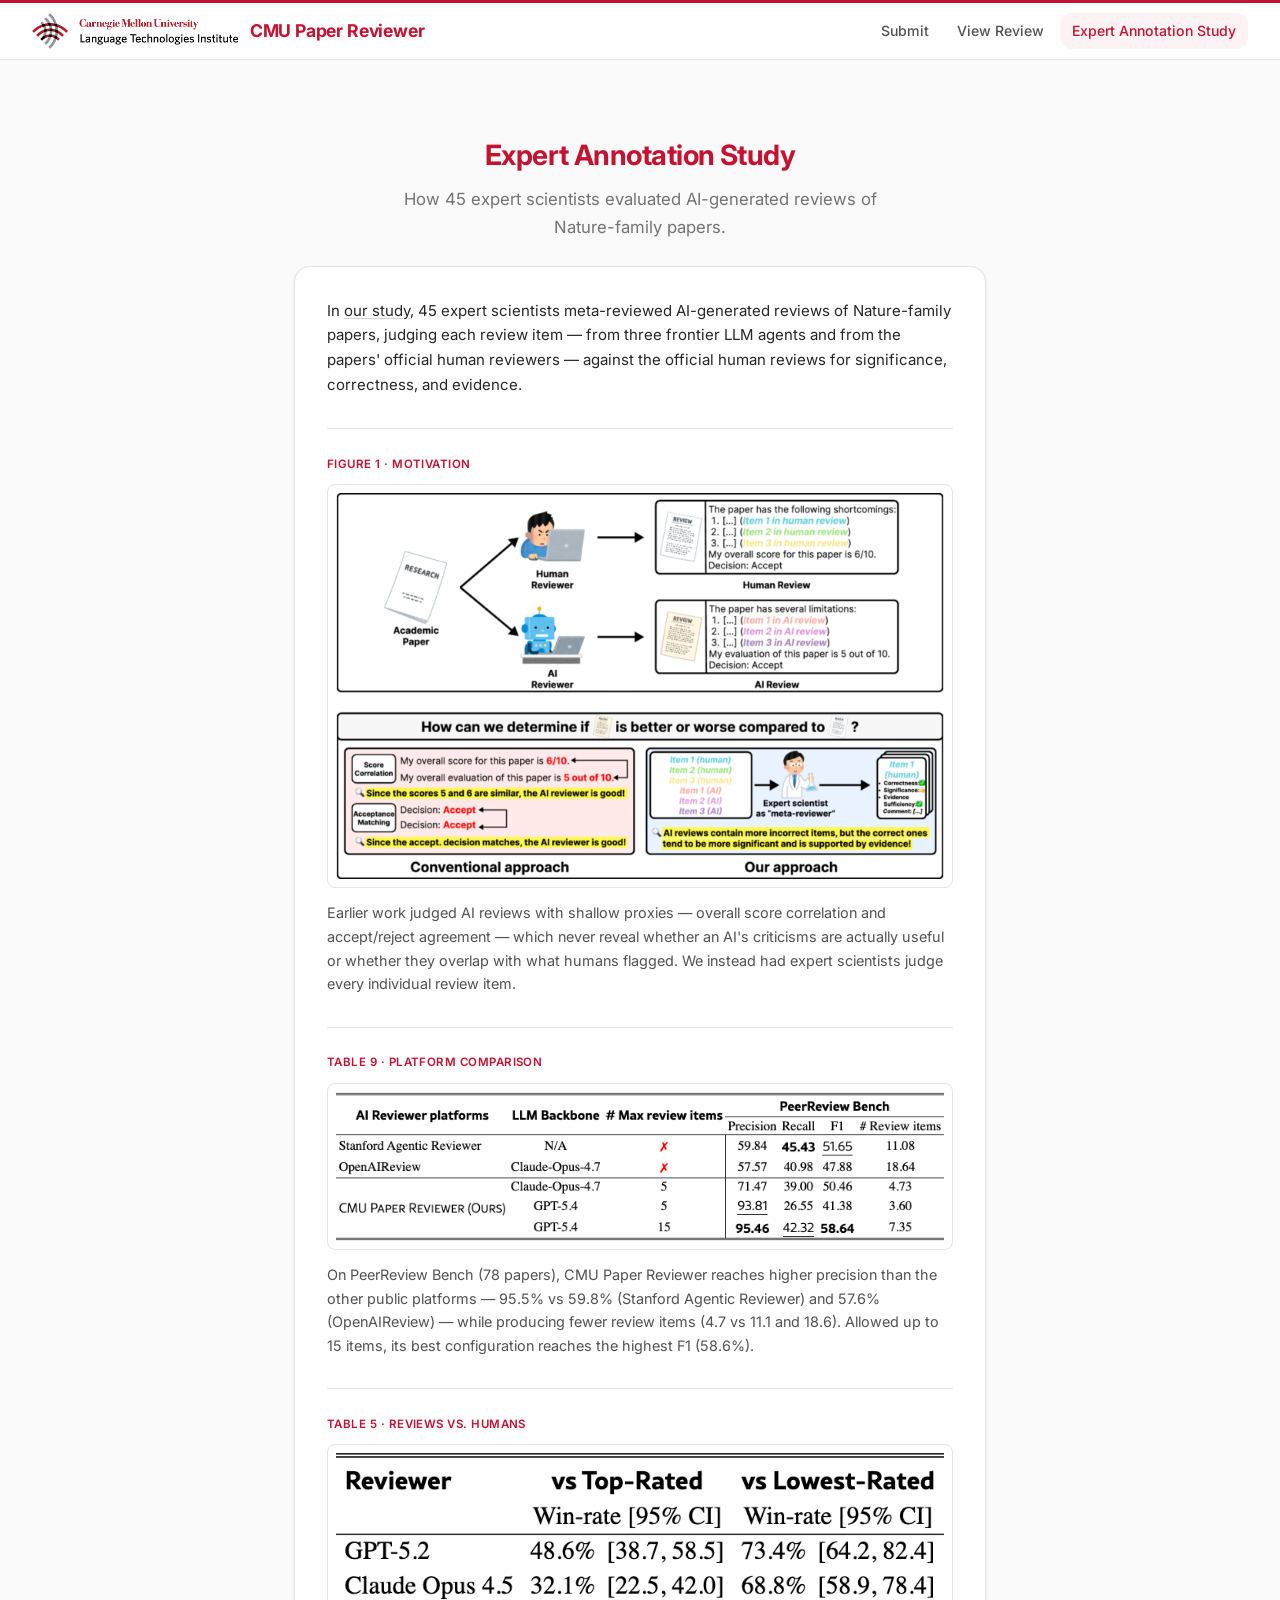
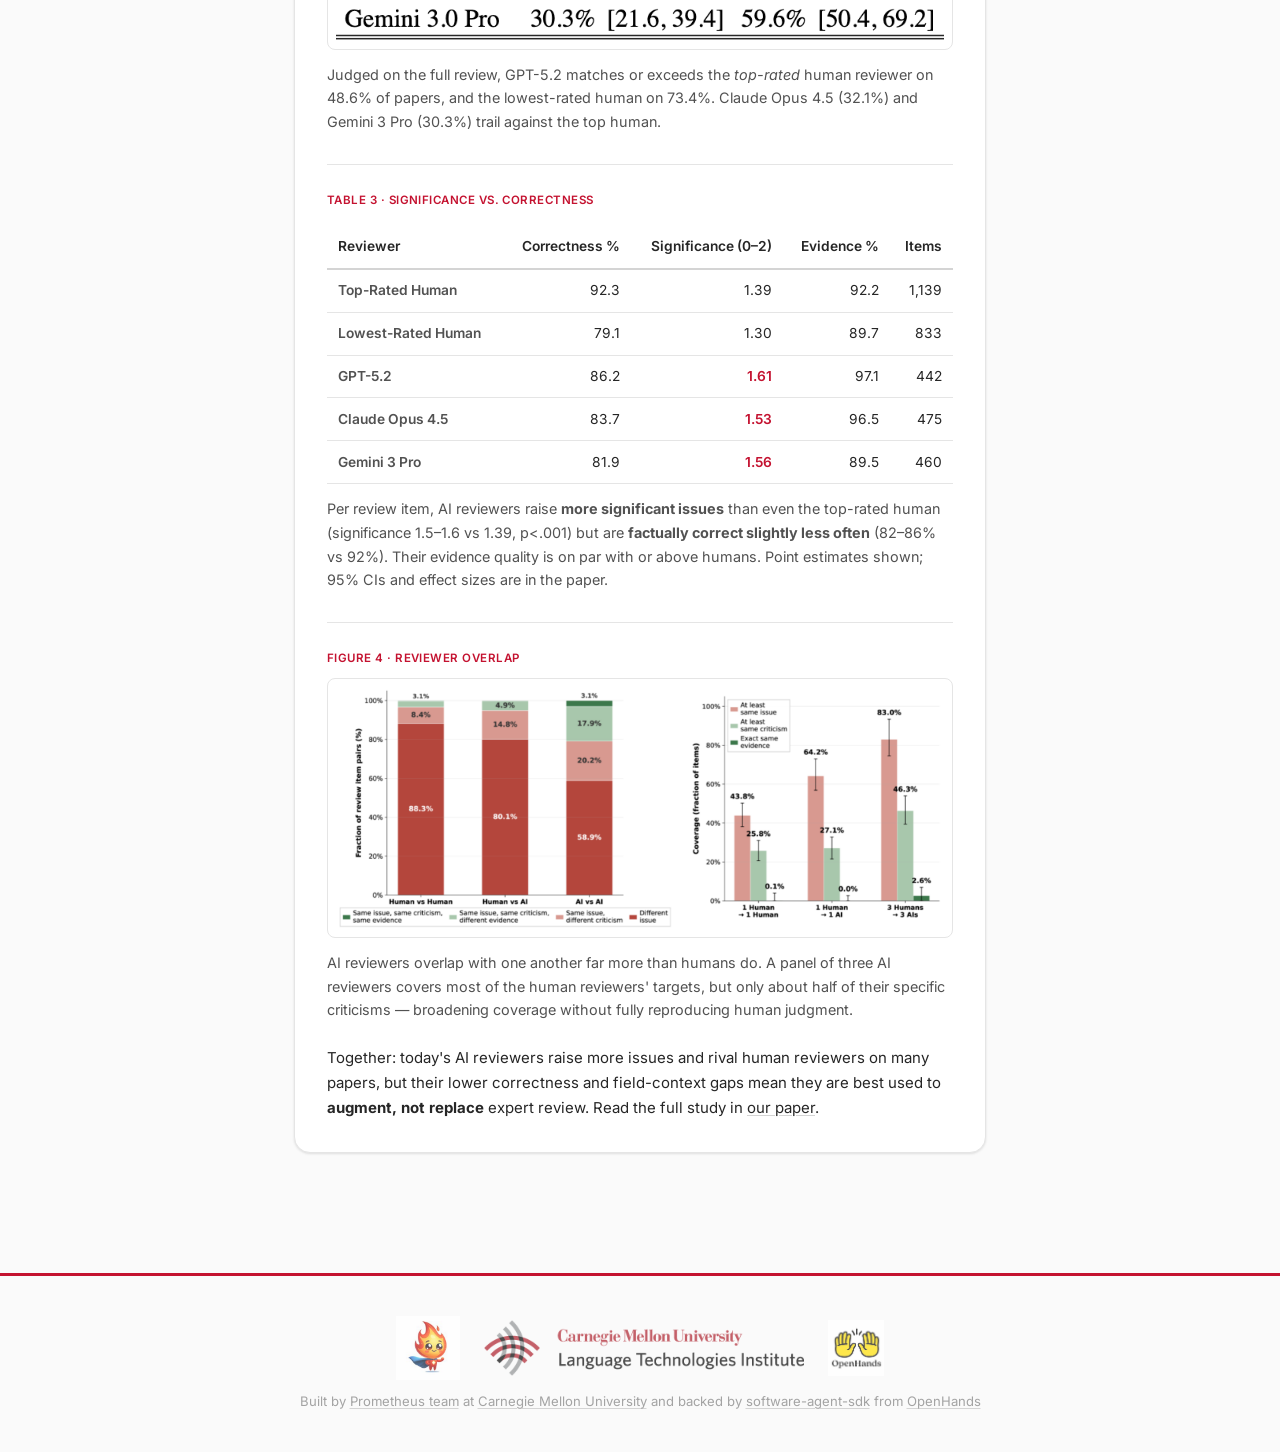
==== docs/expert-annotation-study.html @ 48ecc68a "upload cleaned version" ====
<!DOCTYPE html>
<html lang="en">
<head>
  <meta charset="UTF-8">
  <meta name="viewport" content="width=device-width, initial-scale=1.0">
  <title>Expert Annotation Study — CMU Paper Reviewer</title>
  <meta name="description" content="45 expert scientists evaluated AI-generated reviews of Nature-family papers, comparing AI reviewers with human reviewers on significance, correctness, and coverage.">
  <link rel="canonical" href="https://prometheus-eval.github.io/cmu-paper-reviewer/expert-annotation-study.html">

  <!-- Icons -->
  <link rel="icon" href="favicon.ico" sizes="any">
  <link rel="icon" type="image/png" sizes="32x32" href="images/favicon-32x32.png">
  <link rel="icon" type="image/png" sizes="16x16" href="images/favicon-16x16.png">
  <link rel="apple-touch-icon" href="images/apple-touch-icon.png">
  <meta name="theme-color" content="#c41230">

  <!-- Open Graph / Twitter -->
  <meta property="og:type" content="article">
  <meta property="og:site_name" content="CMU Paper Reviewer">
  <meta property="og:title" content="Expert Annotation Study — CMU Paper Reviewer">
  <meta property="og:description" content="45 expert scientists evaluated AI-generated reviews of Nature-family papers, comparing AI reviewers with human reviewers.">
  <meta property="og:url" content="https://prometheus-eval.github.io/cmu-paper-reviewer/expert-annotation-study.html">
  <meta property="og:image" content="https://prometheus-eval.github.io/cmu-paper-reviewer/images/og-image.png">
  <meta property="og:image:width" content="1200">
  <meta property="og:image:height" content="630">
  <meta name="twitter:card" content="summary_large_image">
  <meta name="twitter:title" content="Expert Annotation Study — CMU Paper Reviewer">
  <meta name="twitter:description" content="45 expert scientists evaluated AI-generated reviews of Nature-family papers, comparing AI reviewers with human reviewers.">
  <meta name="twitter:image" content="https://prometheus-eval.github.io/cmu-paper-reviewer/images/og-image.png">

  <link rel="preconnect" href="https://fonts.googleapis.com">
  <link rel="preconnect" href="https://fonts.gstatic.com" crossorigin>
  <link href="https://fonts.googleapis.com/css2?family=Inter:wght@400;500;600;700&display=swap" rel="stylesheet">
  <link rel="stylesheet" href="css/style.css">
</head>
<body>
  <header>
    <img class="header-logo" src="images/cmu-lti-logo.png" alt="CMU LTI">
    <h1>CMU Paper Reviewer</h1>
    <nav>
      <a href="index.html">Submit</a>
      <a href="review.html">View Review</a>
      <a href="expert-annotation-study.html" class="active">Expert Annotation Study</a>
    </nav>
  </header>

  <main>
    <div class="hero">
      <h2>Expert Annotation Study</h2>
      <p>How 45 expert scientists evaluated AI-generated reviews of Nature-family papers.</p>
    </div>

    <div class="card">
      <section class="study-section" style="border-top:none;margin-top:0;padding-top:0;">
        <p>
          In <a href="https://arxiv.org/abs/2605.20668" class="footer-link" target="_blank" rel="noopener">our study</a>,
          45 expert scientists meta-reviewed AI-generated reviews of Nature-family papers, judging each review
          item — from three frontier LLM agents and from the papers' official human reviewers — against the
          official human reviews for significance, correctness, and evidence.
        </p>

        <figure class="paper-figure">
          <div class="fig-label">Figure 1 · Motivation</div>
          <img src="images/paper-fig1.png" alt="Figure 1: motivation for the expert annotation study">
          <p class="fig-summary">
            Earlier work judged AI reviews with shallow proxies — overall score correlation and accept/reject
            agreement — which never reveal whether an AI's criticisms are actually useful or whether they overlap
            with what humans flagged. We instead had expert scientists judge every individual review item.
          </p>
        </figure>

        <figure class="paper-figure">
          <div class="fig-label">Table 9 · Platform comparison</div>
          <img src="images/paper-table9.png" alt="Table 9: comparison of AI reviewer platforms on PeerReview Bench">
          <p class="fig-summary">
            On PeerReview Bench (78 papers), CMU Paper Reviewer reaches higher precision than the other public
            platforms — 95.5% vs 59.8% (Stanford Agentic Reviewer) and 57.6% (OpenAIReview) — while producing
            fewer review items (4.7 vs 11.1 and 18.6). Allowed up to 15 items, its best configuration reaches the
            highest F1 (58.6%).
          </p>
        </figure>

        <figure class="paper-figure">
          <div class="fig-label">Table 5 · Reviews vs. humans</div>
          <img src="images/paper-table5.png" alt="Table 5: win-rate of AI reviews against human references">
          <p class="fig-summary">
            Judged on the full review, GPT-5.2 matches or exceeds the <em>top-rated</em> human reviewer on 48.6%
            of papers, and the lowest-rated human on 73.4%. Claude Opus 4.5 (32.1%) and Gemini 3 Pro (30.3%) trail
            against the top human.
          </p>
        </figure>

        <figure class="paper-figure">
          <div class="fig-label">Table 3 · Significance vs. correctness</div>
          <table class="compare-table data-table">
            <thead>
              <tr>
                <th>Reviewer</th>
                <th>Correctness&nbsp;%</th>
                <th>Significance&nbsp;(0–2)</th>
                <th>Evidence&nbsp;%</th>
                <th>Items</th>
              </tr>
            </thead>
            <tbody>
              <tr><th scope="row">Top-Rated Human</th><td>92.3</td><td>1.39</td><td>92.2</td><td>1,139</td></tr>
              <tr><th scope="row">Lowest-Rated Human</th><td>79.1</td><td>1.30</td><td>89.7</td><td>833</td></tr>
              <tr><th scope="row">GPT-5.2</th><td>86.2</td><td class="hi">1.61</td><td>97.1</td><td>442</td></tr>
              <tr><th scope="row">Claude Opus 4.5</th><td>83.7</td><td class="hi">1.53</td><td>96.5</td><td>475</td></tr>
              <tr><th scope="row">Gemini 3 Pro</th><td>81.9</td><td class="hi">1.56</td><td>89.5</td><td>460</td></tr>
            </tbody>
          </table>
          <p class="fig-summary">
            Per review item, AI reviewers raise <strong>more significant issues</strong> than even the top-rated
            human (significance 1.5–1.6 vs 1.39, p&lt;.001) but are <strong>factually correct slightly less
            often</strong> (82–86% vs 92%). Their evidence quality is on par with or above humans. Point estimates
            shown; 95% CIs and effect sizes are in the paper.
          </p>
        </figure>

        <figure class="paper-figure">
          <div class="fig-label">Figure 4 · Reviewer overlap</div>
          <img src="images/paper-fig4.png" alt="Figure 4: overlap between human and AI reviewers">
          <p class="fig-summary">
            AI reviewers overlap with one another far more than humans do. A panel of three AI reviewers covers
            most of the human reviewers' targets, but only about half of their specific criticisms — broadening
            coverage without fully reproducing human judgment.
          </p>
        </figure>

        <p style="margin-top:1.5rem;">
          Together: today's AI reviewers raise more issues and rival human reviewers on many papers, but their
          lower correctness and field-context gaps mean they are best used to <strong>augment, not replace</strong>
          expert review. Read the full study in
          <a href="https://arxiv.org/abs/2605.20668" class="footer-link" target="_blank" rel="noopener">our paper</a>.
        </p>
      </section>
    </div>
  </main>

  <footer>
    <div class="footer-logos">
      <img class="footer-logo" src="images/prometheus-eval.png" alt="Prometheus" style="height:64px;">
      <img class="footer-logo" src="images/cmu-lti-logo.png" alt="CMU LTI">
      <img class="footer-logo" src="images/openhands-logo.png" alt="OpenHands">
    </div>
    <p>Built by <a href="https://github.com/prometheus-eval" class="footer-link">Prometheus team</a> at <a href="https://www.lti.cs.cmu.edu/" class="footer-link">Carnegie Mellon University</a> and backed by <a href="https://github.com/OpenHands/software-agent-sdk/" class="footer-link">software-agent-sdk</a> from <a href="https://openhands.dev/" class="footer-link">OpenHands</a></p>
  </footer>

  <script src="js/config.js"></script>
</body>
</html>
---- docs/css/style.css ----
/* ======================================================
   CMU Paper Reviewer — Design System
   ====================================================== */

/* --- CSS Variables --- */
:root {
  --cmu-red: #C41230;
  --cmu-red-dark: #9E0E27;
  --cmu-red-light: #fdf2f4;

  --gray-50: #FAFAFA;
  --gray-100: #F5F5F5;
  --gray-200: #E5E5E5;
  --gray-300: #D4D4D4;
  --gray-400: #A3A3A3;
  --gray-500: #737373;
  --gray-600: #525252;
  --gray-700: #404040;
  --gray-800: #262626;
  --gray-900: #171717;
  --gray-950: #0A0A0A;

  --success: #16A34A;
  --success-light: #F0FDF4;
  --success-border: #BBF7D0;
  --error: #DC2626;
  --error-light: #FEF2F2;
  --error-border: #FECACA;
  --info: #2563EB;
  --info-light: #EFF6FF;
  --info-border: #BFDBFE;
  --warning: #CA8A04;
  --warning-light: #FEFCE8;
  --warning-border: #FEF08A;

  --radius: 12px;
  --radius-lg: 16px;
  --radius-full: 9999px;
  --shadow-sm: 0 1px 2px rgba(0,0,0,0.05);
  --shadow: 0 1px 3px rgba(0,0,0,0.08), 0 1px 2px rgba(0,0,0,0.04);
  --shadow-md: 0 4px 6px rgba(0,0,0,0.06), 0 2px 4px rgba(0,0,0,0.04);
  --shadow-lg: 0 10px 15px rgba(0,0,0,0.08), 0 4px 6px rgba(0,0,0,0.04);
}

/* --- Reset --- */
*, *::before, *::after {
  box-sizing: border-box;
  margin: 0;
  padding: 0;
}

/* --- Base --- */
body {
  font-family: "Inter", -apple-system, BlinkMacSystemFont, "Segoe UI", Roboto, sans-serif;
  font-size: 15px;
  line-height: 1.65;
  color: var(--gray-800);
  background: var(--gray-50);
  -webkit-font-smoothing: antialiased;
}

a {
  color: var(--cmu-red);
  text-decoration: none;
}
a:hover {
  text-decoration: underline;
}

/* --- Header --- */
header {
  position: sticky;
  top: 0;
  z-index: 100;
  background: rgba(255,255,255,0.92);
  backdrop-filter: blur(12px);
  -webkit-backdrop-filter: blur(12px);
  border-bottom: 1px solid var(--gray-200);
  border-top: 3px solid var(--cmu-red);
  padding: 0 2rem;
  height: 60px;
  display: flex;
  align-items: center;
  gap: 0.75rem;
}

.header-logo {
  height: 36px;
  width: auto;
  object-fit: contain;
}

header h1 {
  font-size: 1.1rem;
  font-weight: 700;
  color: var(--cmu-red);
  letter-spacing: -0.01em;
}

header nav {
  margin-left: auto;
  display: flex;
  gap: 0.25rem;
}

header nav a {
  color: var(--gray-600);
  font-size: 0.88rem;
  font-weight: 500;
  padding: 0.4rem 0.75rem;
  border-radius: var(--radius);
  transition: background 0.15s, color 0.15s;
}

header nav a:hover {
  background: var(--gray-100);
  color: var(--gray-900);
  text-decoration: none;
}

header nav a.active {
  background: var(--cmu-red-light);
  color: var(--cmu-red);
  text-decoration: none;
}

/* --- Layout --- */
main {
  max-width: 740px;
  margin: 0 auto;
  padding: 2rem 1.5rem 4rem;
}

/* --- Hero --- */
.hero {
  text-align: center;
  padding: 2.5rem 0 1.5rem;
}

.hero h2 {
  font-size: 1.75rem;
  font-weight: 700;
  color: var(--cmu-red);
  letter-spacing: -0.02em;
  margin-bottom: 0.5rem;
}

.hero p {
  color: var(--gray-500);
  font-size: 1.05rem;
  max-width: 480px;
  margin: 0 auto;
}

/* --- Cards --- */
.card {
  background: #fff;
  border: 1px solid var(--gray-200);
  border-radius: var(--radius-lg);
  padding: 2rem;
  box-shadow: var(--shadow);
  margin-bottom: 1.5rem;
  animation: fadeIn 0.3s ease-out;
}

.card h2 {
  font-size: 1.2rem;
  font-weight: 700;
  color: var(--gray-900);
  margin-bottom: 0.25rem;
}

.card > p {
  color: var(--gray-500);
  font-size: 0.93rem;
  margin-bottom: 1rem;
}

/* --- Mode Toggle (pill capsule) --- */
.mode-toggle {
  display: inline-flex;
  background: var(--gray-100);
  border-radius: var(--radius-full);
  padding: 3px;
  margin-bottom: 1rem;
}

.mode-pill {
  padding: 0.5rem 1.25rem;
  border: none;
  background: transparent;
  border-radius: var(--radius-full);
  font-size: 0.88rem;
  font-weight: 500;
  color: var(--gray-500);
  cursor: pointer;
  transition: all 0.2s;
  font-family: inherit;
}

.mode-pill:hover {
  color: var(--gray-700);
}

.mode-pill.active {
  background: var(--cmu-red);
  color: #fff;
  box-shadow: var(--shadow-sm);
}

/* --- Mode description callout --- */
.mode-description {
  color: var(--gray-500);
  font-size: 0.88rem;
  line-height: 1.55;
  padding: 0.75rem 1rem;
  background: var(--gray-50);
  border-radius: var(--radius);
  border: 1px solid var(--gray-200);
  margin-bottom: 1rem;
}

/* --- Labels --- */
label {
  display: block;
  font-size: 0.88rem;
  font-weight: 600;
  color: var(--gray-700);
  margin-bottom: 0.35rem;
  margin-top: 1rem;
}

label:first-of-type {
  margin-top: 0;
}

.required {
  color: var(--cmu-red);
  font-weight: 600;
}

.optional {
  color: var(--gray-400);
  font-weight: 400;
  font-size: 0.82em;
}

/* --- Form inputs --- */
input[type="email"],
input[type="text"],
input[type="password"] {
  width: 100%;
  height: 44px;
  padding: 0 0.85rem;
  border: 1px solid var(--gray-300);
  border-radius: var(--radius);
  font-size: 0.93rem;
  font-family: inherit;
  color: var(--gray-800);
  background: #fff;
  transition: border-color 0.15s, box-shadow 0.15s;
}

input:focus {
  outline: none;
  border-color: var(--cmu-red);
  box-shadow: 0 0 0 3px rgba(196, 18, 48, 0.12);
}

input::placeholder {
  color: var(--gray-400);
}

/* --- Drop Zone --- */
.drop-zone {
  border: 2px dashed var(--gray-300);
  border-radius: var(--radius-lg);
  padding: 2.5rem 1.5rem;
  text-align: center;
  cursor: pointer;
  transition: border-color 0.2s, background 0.2s;
  margin-top: 1.25rem;
}

.drop-zone:hover,
.drop-zone.dragover {
  border-color: var(--cmu-red);
  background: var(--cmu-red-light);
}

.drop-zone.has-file {
  border-color: var(--success);
  background: var(--success-light);
  border-style: solid;
}

.drop-zone-icon {
  display: block;
  margin: 0 auto 0.75rem;
  color: var(--cmu-red);
  opacity: 0.5;
}

.drop-zone.has-file .drop-zone-icon {
  color: var(--success);
}

.drop-zone p {
  color: var(--gray-500);
  font-size: 0.93rem;
}

.drop-zone.has-file p {
  color: var(--success);
  font-weight: 600;
}

.clear-file {
  display: inline-block;
  margin-top: 0.6rem;
  padding: 0.3rem 1rem;
  font-size: 0.82rem;
  font-family: inherit;
  color: var(--error);
  background: var(--error-light);
  border: 1px solid var(--error-border);
  border-radius: var(--radius-full);
  cursor: pointer;
  transition: background 0.15s;
}

.clear-file:hover {
  background: var(--error-border);
}

.drop-zone input[type="file"] {
  display: none;
}

/* --- Optional uploads --- */
.optional-uploads {
  display: flex;
  gap: 0.75rem;
  margin-top: 1rem;
}

.optional-upload-label {
  flex: 1;
  display: flex;
  align-items: center;
  gap: 0.4rem;
  padding: 0.6rem 0.85rem;
  border: 1px dashed var(--gray-300);
  border-radius: var(--radius);
  cursor: pointer;
  font-size: 0.82rem;
  font-weight: 500;
  color: var(--gray-500);
  transition: border-color 0.15s, background 0.15s;
  margin-top: 0;
}

.optional-upload-label:hover {
  border-color: var(--cmu-red);
  background: var(--cmu-red-light);
  color: var(--gray-700);
}

.optional-upload-label svg {
  flex-shrink: 0;
  color: var(--gray-400);
}

.file-tag {
  font-size: 0.75rem;
  color: var(--success);
  font-weight: 600;
  margin-left: auto;
  white-space: nowrap;
  overflow: hidden;
  text-overflow: ellipsis;
  max-width: 120px;
}

/* --- Settings Section --- */
.settings-section {
  margin-top: 1.25rem;
  border: 1px solid var(--gray-200);
  border-radius: var(--radius);
  overflow: hidden;
}

.settings-header {
  display: flex;
  align-items: center;
  gap: 0.5rem;
  padding: 0.75rem 1rem;
  background: var(--gray-50);
  cursor: pointer;
  user-select: none;
  font-size: 0.88rem;
  font-weight: 600;
  color: var(--gray-700);
  transition: background 0.15s;
}

.settings-header:hover {
  background: var(--gray-100);
}

.settings-header svg {
  color: var(--gray-400);
  flex-shrink: 0;
}

.settings-chevron {
  margin-left: auto;
  transition: transform 0.2s;
}

.settings-panel {
  padding: 1rem;
  border-top: 1px solid var(--gray-200);
}

.setting-item {
  padding: 0.75rem 0;
  border-bottom: 1px solid var(--gray-100);
}

.setting-item:last-child {
  border-bottom: none;
}

.setting-row {
  display: flex;
  align-items: flex-start;
  gap: 1rem;
}

.setting-info {
  flex: 1;
  min-width: 0;
}

.setting-name {
  font-size: 0.88rem;
  font-weight: 600;
  color: var(--gray-800);
  margin-bottom: 0.2rem;
}

.setting-desc {
  font-size: 0.78rem;
  color: var(--gray-500);
  line-height: 1.45;
}

.setting-control {
  flex-shrink: 0;
  display: flex;
  align-items: center;
  gap: 0.5rem;
}

.setting-sub-row {
  display: flex;
  align-items: center;
  gap: 0.6rem;
  margin-top: 0.6rem;
  padding-top: 0.5rem;
  border-top: 1px dashed var(--gray-200);
}

.setting-sub-label {
  font-size: 0.78rem;
  font-weight: 600;
  color: var(--gray-600);
  white-space: nowrap;
  margin: 0;
}

.setting-sub-hint {
  font-size: 0.72rem;
  color: var(--gray-400);
  white-space: nowrap;
}

.field-hint {
  font-size: 0.8rem;
  color: var(--gray-500);
  margin-top: 0.25rem;
  margin-bottom: 0.5rem;
  line-height: 1.4;
}

.focused-feedback-section {
  margin-bottom: 1rem;
}

.focused-feedback-section textarea {
  width: 100%;
  padding: 0.6rem 0.75rem;
  border: 1px solid var(--gray-200);
  border-radius: var(--radius);
  font-family: inherit;
  font-size: 0.9rem;
  resize: vertical;
  transition: border-color 0.2s;
}

.focused-feedback-section textarea:focus {
  outline: none;
  border-color: var(--cmu-red);
  box-shadow: 0 0 0 3px rgba(196, 18, 48, 0.1);
}

.date-input {
  height: 32px;
  padding: 0 0.5rem;
  border: 1px solid var(--gray-300);
  border-radius: 6px;
  font-size: 0.82rem;
  font-family: inherit;
  color: var(--gray-800);
}

.date-input:focus {
  outline: none;
  border-color: var(--cmu-red);
  box-shadow: 0 0 0 3px rgba(196, 18, 48, 0.12);
}

/* Toggle switch */
.toggle-switch {
  position: relative;
  display: inline-block;
  width: 42px;
  height: 24px;
  flex-shrink: 0;
  margin-top: 2px;
}

.toggle-switch input {
  opacity: 0;
  width: 0;
  height: 0;
}

.toggle-slider {
  position: absolute;
  cursor: pointer;
  top: 0;
  left: 0;
  right: 0;
  bottom: 0;
  background: var(--gray-300);
  border-radius: 24px;
  transition: 0.2s;
}

.toggle-slider::before {
  content: "";
  position: absolute;
  height: 18px;
  width: 18px;
  left: 3px;
  bottom: 3px;
  background: white;
  border-radius: 50%;
  transition: 0.2s;
}

.toggle-switch input:checked + .toggle-slider {
  background: var(--cmu-red);
}

.toggle-switch input:checked + .toggle-slider::before {
  transform: translateX(18px);
}

.toggle-sm {
  width: 36px;
  height: 20px;
}

.toggle-sm .toggle-slider::before {
  height: 14px;
  width: 14px;
}

.toggle-sm input:checked + .toggle-slider::before {
  transform: translateX(16px);
}

/* Range input */
.range-input {
  width: 100px;
  accent-color: var(--cmu-red);
}

.range-value {
  font-size: 0.88rem;
  font-weight: 700;
  color: var(--cmu-red);
  min-width: 1.5rem;
  text-align: center;
}

/* Select input */
.select-input {
  height: 34px;
  padding: 0 0.6rem;
  border: 1px solid var(--gray-300);
  border-radius: var(--radius);
  font-size: 0.82rem;
  font-family: inherit;
  color: var(--gray-800);
  background: #fff;
  cursor: pointer;
}

.select-input:focus {
  outline: none;
  border-color: var(--cmu-red);
  box-shadow: 0 0 0 3px rgba(196, 18, 48, 0.12);
}

/* --- Criteria Config Modal --- */
.criteria-presets-row {
  display: flex;
  gap: 0.5rem;
  margin-bottom: 1rem;
}

.criteria-list {
  max-height: 360px;
  overflow-y: auto;
  border: 1px solid var(--gray-200);
  border-radius: var(--radius);
  margin-bottom: 1rem;
}

.criteria-config-item {
  padding: 0.6rem 0.85rem;
  border-bottom: 1px solid var(--gray-100);
}

.criteria-config-item:last-child {
  border-bottom: none;
}

.criteria-config-row {
  display: flex;
  align-items: flex-start;
  gap: 0.75rem;
}

.criteria-arrows {
  display: flex;
  flex-direction: column;
  gap: 1px;
  flex-shrink: 0;
  min-width: 1.2rem;
  align-items: center;
}

.criteria-arrow-btn {
  background: none;
  border: none;
  font-size: 0.65rem;
  color: var(--gray-400);
  cursor: pointer;
  padding: 0;
  line-height: 1;
  transition: color 0.15s;
  width: 1.2rem;
  height: 0.85rem;
  display: flex;
  align-items: center;
  justify-content: center;
}

.criteria-arrow-btn:hover {
  color: var(--cmu-red);
}

.criteria-arrow-placeholder {
  display: block;
  width: 1.2rem;
  height: 0.85rem;
}

.criteria-config-item[draggable="true"] {
  transition: background 0.15s, box-shadow 0.15s;
}

.criteria-config-item.dragging {
  opacity: 0.4;
  background: var(--gray-100);
}

.criteria-config-item.drag-over {
  box-shadow: 0 -2px 0 0 var(--cmu-red);
}

.criteria-config-item.criteria-disabled {
  opacity: 0.5;
  background: var(--gray-50);
}

.criteria-rank {
  color: var(--cmu-red);
  font-weight: 700;
  font-size: 0.82rem;
}

.criteria-config-info {
  flex: 1;
  min-width: 0;
}

.criteria-config-name {
  font-size: 0.85rem;
  font-weight: 600;
  color: var(--gray-800);
}

.criteria-config-desc {
  font-size: 0.75rem;
  color: var(--gray-500);
  line-height: 1.4;
  margin-top: 0.15rem;
}

.criteria-remove-btn {
  background: none;
  border: none;
  font-size: 1.2rem;
  color: var(--gray-400);
  cursor: pointer;
  padding: 0 0.3rem;
  line-height: 1;
  transition: color 0.15s;
}

.criteria-remove-btn:hover {
  color: var(--error);
}

.add-criteria-section {
  border: 1px dashed var(--gray-300);
  border-radius: var(--radius);
  padding: 0.75rem;
  margin-bottom: 1rem;
}

.add-criteria-header {
  font-size: 0.82rem;
  font-weight: 600;
  color: var(--gray-600);
  margin-bottom: 0.5rem;
}

.add-criteria-fields {
  display: flex;
  gap: 0.5rem;
  align-items: center;
}

.add-criteria-input {
  flex: 1;
  height: 34px;
  padding: 0 0.6rem;
  border: 1px solid var(--gray-300);
  border-radius: 6px;
  font-size: 0.82rem;
  font-family: inherit;
}

.add-criteria-input:focus {
  outline: none;
  border-color: var(--cmu-red);
}

/* --- Verification Code --- */
.verification-code-section {
  margin-top: 1.5rem;
}

.code-viewer {
  margin-top: 0.75rem;
  border: 1px solid var(--gray-200);
  border-radius: var(--radius);
  overflow: hidden;
}

.code-file-header {
  display: flex;
  align-items: center;
  justify-content: space-between;
  padding: 0.5rem 0.85rem;
  background: var(--gray-100);
  border-bottom: 1px solid var(--gray-200);
  font-size: 0.78rem;
  font-weight: 600;
  color: var(--gray-600);
}

.code-file-content {
  padding: 0.85rem;
  background: var(--gray-50);
  overflow-x: auto;
  max-height: 400px;
  overflow-y: auto;
}

.code-file-content pre {
  margin: 0;
  font-family: "SF Mono", "Fira Code", "Courier New", monospace;
  font-size: 0.82rem;
  line-height: 1.5;
  color: var(--gray-800);
  white-space: pre;
}

/* --- Annotation Modal --- */
.modal-overlay {
  position: fixed;
  top: 0;
  left: 0;
  right: 0;
  bottom: 0;
  background: rgba(0,0,0,0.5);
  backdrop-filter: blur(4px);
  z-index: 1000;
  display: flex;
  align-items: center;
  justify-content: center;
  animation: fadeIn 0.2s ease-out;
}

.modal {
  background: #fff;
  border-radius: var(--radius-lg);
  box-shadow: var(--shadow-lg);
  max-width: 700px;
  width: 92%;
  max-height: 85vh;
  overflow-y: auto;
  padding: 2rem;
  animation: slideDown 0.3s ease-out;
}

.modal h3 {
  font-size: 1.1rem;
  font-weight: 700;
  color: var(--gray-900);
  margin-bottom: 0.25rem;
}

.modal .modal-subtitle {
  font-size: 0.88rem;
  color: var(--gray-500);
  margin-bottom: 1.25rem;
}

.modal .item-preview {
  background: var(--cmu-red-light);
  border-left: 3px solid var(--cmu-red);
  border-radius: 0 var(--radius) var(--radius) 0;
  padding: 0.75rem 1rem;
  margin-bottom: 1.25rem;
  font-size: 0.88rem;
  color: var(--gray-700);
  line-height: 1.55;
  max-height: 340px;
  overflow-y: auto;
}

.annotation-group {
  margin-bottom: 1rem;
}

.annotation-group-label {
  font-size: 0.82rem;
  font-weight: 600;
  color: var(--gray-700);
  margin-bottom: 0.35rem;
}

.annotation-hint {
  font-size: 0.78rem;
  color: var(--gray-500);
  line-height: 1.5;
  margin-bottom: 0.5rem;
}

.annotation-buttons {
  display: flex;
  gap: 0.5rem;
  flex-wrap: wrap;
}

.annotation-btn {
  padding: 0.45rem 1rem;
  border: 1px solid var(--gray-300);
  border-radius: var(--radius-full);
  background: #fff;
  font-size: 0.82rem;
  font-weight: 500;
  font-family: inherit;
  color: var(--gray-600);
  cursor: pointer;
  transition: all 0.15s;
}

.annotation-btn:hover {
  border-color: var(--cmu-red);
  color: var(--cmu-red);
}

.annotation-btn.selected {
  background: var(--cmu-red);
  border-color: var(--cmu-red);
  color: #fff;
}

.annotation-textarea {
  width: 100%;
  min-height: 72px;
  padding: 0.6rem 0.85rem;
  border: 1px solid var(--gray-300);
  border-radius: var(--radius);
  font-size: 0.85rem;
  font-family: inherit;
  color: var(--gray-800);
  line-height: 1.55;
  resize: vertical;
  transition: border-color 0.15s;
  box-sizing: border-box;
}

.annotation-textarea:focus {
  outline: none;
  border-color: var(--cmu-red);
  box-shadow: 0 0 0 2px rgba(196, 18, 48, 0.1);
}

.debate-trigger {
  margin-top: 0.75rem;
  text-align: center;
}

.debate-btn {
  width: 100%;
}

/* --- Debate Mode --- */
.modal.modal-debate {
  max-width: 1100px;
  width: 96%;
}

.debate-layout {
  display: grid;
  grid-template-columns: 1fr 1fr;
  gap: 1.5rem;
  min-height: 500px;
}

.debate-left {
  border-right: 1px solid var(--gray-200);
  padding-right: 1.5rem;
  overflow-y: auto;
  max-height: 70vh;
}

.debate-right {
  display: flex;
  flex-direction: column;
}

.debate-header {
  display: flex;
  justify-content: space-between;
  align-items: center;
  padding-bottom: 0.75rem;
  border-bottom: 1px solid var(--gray-200);
  margin-bottom: 0.75rem;
}

.debate-title { font-weight: 700; color: var(--gray-800); }

.turn-counter {
  font-size: 0.82rem;
  font-weight: 600;
  color: var(--gray-500);
  background: var(--gray-100);
  padding: 0.25rem 0.6rem;
  border-radius: var(--radius-full);
}

.chat-messages {
  flex: 1;
  overflow-y: auto;
  padding: 0.5rem 0;
  display: flex;
  flex-direction: column;
  gap: 0.75rem;
}

.chat-bubble {
  max-width: 85%;
  padding: 0.6rem 0.85rem;
  border-radius: var(--radius);
  font-size: 0.88rem;
  line-height: 1.55;
  word-wrap: break-word;
}

.chat-user {
  align-self: flex-end;
  background: var(--cmu-red);
  color: #fff;
  border-bottom-right-radius: 4px;
}

.chat-assistant {
  align-self: flex-start;
  background: var(--gray-100);
  color: var(--gray-800);
  border-bottom-left-radius: 4px;
}

.chat-input-area {
  display: flex;
  gap: 0.5rem;
  padding-top: 0.75rem;
  border-top: 1px solid var(--gray-200);
  margin-top: auto;
}

.chat-input {
  flex: 1;
  border: 1px solid var(--gray-300);
  border-radius: var(--radius);
  padding: 0.5rem 0.75rem;
  font-family: inherit;
  font-size: 0.88rem;
  resize: none;
}

.chat-input:focus { outline: none; border-color: var(--cmu-red); }

.typing-indicator { color: var(--gray-400); }

.derail-message {
  text-align: center;
  padding: 1rem;
  font-weight: 700;
  color: var(--warning);
  font-size: 1.1rem;
}

.debate-conclusion {
  padding: 1rem;
  text-align: center;
}

.verdict-text { font-weight: 700; font-size: 1rem; margin-bottom: 0.5rem; }
.verdict-question { font-size: 0.88rem; color: var(--gray-500); margin-bottom: 0.75rem; }
.verdict-buttons { display: flex; gap: 1rem; justify-content: center; }

.verdict-btn {
  font-size: 2rem;
  padding: 0.5rem 1rem;
  border: 2px solid var(--gray-200);
  border-radius: var(--radius);
  background: #fff;
  cursor: pointer;
  transition: all 0.15s;
}

.verdict-btn.verdict-agree:hover { border-color: var(--success); background: var(--success-light); }
.verdict-btn.verdict-disagree:hover { border-color: var(--error); background: var(--error-light); }

/* --- Concrete Action Items --- */
.action-item-section {
  margin-top: 1rem;
  border: 1px solid var(--gray-200);
  border-radius: var(--radius);
  overflow: hidden;
}

.action-item-header {
  display: flex;
  align-items: center;
  gap: 0.5rem;
  padding: 0.75rem 1rem;
  background: var(--gray-50);
  cursor: pointer;
  user-select: none;
}

.action-item-label {
  font-size: 0.72rem;
  font-weight: 700;
  text-transform: uppercase;
  letter-spacing: 0.05em;
  color: var(--gray-500);
}

.action-type-badge {
  display: inline-block;
  padding: 0.15rem 0.6rem;
  border-radius: var(--radius-full);
  font-size: 0.72rem;
  font-weight: 600;
}

.action-badge-writing {
  background: var(--cmu-red-light);
  color: var(--cmu-red);
  border: 1px solid rgba(196, 18, 48, 0.2);
}

.action-badge-implementation {
  background: var(--info-light);
  color: var(--info);
  border: 1px solid var(--info-border);
}

.action-chevron { margin-left: auto; transition: transform 0.2s; }
.action-item-body { display: none; padding: 1rem; }
.action-item-section.expanded .action-item-body { display: block; }
.action-item-section.expanded .action-chevron { transform: rotate(180deg); }

/* Diff view */
.diff-view {
  display: grid;
  grid-template-columns: 1fr 1fr;
  gap: 0.75rem;
}

.diff-panel { border-radius: var(--radius); overflow: hidden; }

.diff-original { background: #fef2f2; border: 1px solid #fecaca; }
.diff-suggested { background: #f0fdf4; border: 1px solid #bbf7d0; }

.diff-panel-header {
  font-size: 0.72rem;
  font-weight: 700;
  text-transform: uppercase;
  letter-spacing: 0.04em;
  padding: 0.5rem 0.75rem;
}

.diff-original .diff-panel-header { color: var(--error); background: rgba(220, 38, 38, 0.05); }
.diff-suggested .diff-panel-header { color: var(--success); background: rgba(22, 163, 74, 0.05); }

.diff-panel-content {
  padding: 0.75rem;
  font-size: 0.85rem;
  line-height: 1.6;
}

/* Code action items */
.code-changes-box, .run-command-box {
  margin-top: 0.75rem;
}

.code-changes-header, .run-command-header {
  display: flex;
  justify-content: space-between;
  align-items: center;
  font-size: 0.78rem;
  font-weight: 600;
  color: var(--gray-500);
  margin-bottom: 0.35rem;
}

.code-block {
  background: var(--gray-100);
  border: 1px solid var(--gray-200);
  border-radius: var(--radius);
  padding: 0.75rem;
  font-size: 0.8rem;
  overflow-x: auto;
  white-space: pre-wrap;
  font-family: "SF Mono", "Fira Code", monospace;
}

.copy-btn {
  font-size: 0.72rem;
  padding: 0.15rem 0.5rem;
  border: 1px solid var(--gray-300);
  border-radius: var(--radius);
  background: #fff;
  cursor: pointer;
  color: var(--gray-500);
}

.copy-btn:hover { background: var(--gray-100); }

.action-location, .action-files, .action-description {
  font-size: 0.85rem;
  color: var(--gray-700);
  margin-top: 0.5rem;
  line-height: 1.55;
}

.new-paragraph-box {
  margin-top: 0.75rem;
  border: 1px solid #bbf7d0;
  border-radius: var(--radius);
  background: #f0fdf4;
  overflow: hidden;
}

.new-paragraph-label {
  font-size: 0.72rem;
  font-weight: 700;
  text-transform: uppercase;
  letter-spacing: 0.04em;
  color: var(--success);
  background: rgba(22, 163, 74, 0.05);
  padding: 0.5rem 0.75rem;
}

.new-paragraph-text {
  padding: 0.75rem;
  font-size: 0.85rem;
  line-height: 1.6;
}

@media (max-width: 768px) {
  .debate-layout { grid-template-columns: 1fr; }
  .debate-left { border-right: none; border-bottom: 1px solid var(--gray-200); padding-right: 0; padding-bottom: 1rem; max-height: 200px; }
  .diff-view { grid-template-columns: 1fr; }
}

.modal-actions {
  display: flex;
  gap: 0.5rem;
  justify-content: flex-end;
  margin-top: 1.5rem;
}

/* --- Buttons --- */
.btn {
  display: inline-flex;
  align-items: center;
  justify-content: center;
  gap: 0.4rem;
  height: 44px;
  padding: 0 1.5rem;
  border: none;
  border-radius: var(--radius);
  font-size: 0.93rem;
  font-weight: 600;
  font-family: inherit;
  cursor: pointer;
  transition: background 0.15s, box-shadow 0.15s, transform 0.1s;
  text-decoration: none;
}

.btn:active {
  transform: scale(0.98);
}

.btn-primary {
  background: var(--cmu-red);
  color: #fff;
  margin-top: 1.25rem;
}

.btn-primary:hover {
  background: var(--cmu-red-dark);
  text-decoration: none;
}

.btn-primary:disabled {
  background: var(--gray-300);
  color: var(--gray-500);
  cursor: not-allowed;
  transform: none;
}

.btn-secondary {
  background: var(--gray-100);
  color: var(--gray-700);
  border: 1px solid var(--gray-200);
}

.btn-secondary:hover {
  background: var(--gray-200);
  text-decoration: none;
}

.btn-sm {
  height: 34px;
  padding: 0 0.85rem;
  font-size: 0.82rem;
}

.btn-icon {
  width: 34px;
  height: 34px;
  padding: 0;
  border-radius: var(--radius);
}

/* --- Messages --- */
.message {
  padding: 0.85rem 1rem;
  border-radius: var(--radius);
  font-size: 0.93rem;
  margin-top: 1rem;
  line-height: 1.55;
}

.message.success {
  background: var(--success-light);
  color: #166534;
  border: 1px solid var(--success-border);
}

.message.error {
  background: var(--error-light);
  color: #991B1B;
  border: 1px solid var(--error-border);
}

.message.info {
  background: var(--info-light);
  color: #1E40AF;
  border: 1px solid var(--info-border);
}

/* --- Status badges --- */
.status-badge {
  display: inline-block;
  padding: 0.2rem 0.65rem;
  border-radius: var(--radius-full);
  font-size: 0.78rem;
  font-weight: 600;
  text-transform: uppercase;
  letter-spacing: 0.02em;
}

.status-pending  { background: var(--warning-light); color: var(--warning); border: 1px solid var(--warning-border); }
.status-ocr      { background: var(--info-light);    color: var(--info);    border: 1px solid var(--info-border); }
.status-reviewing { background: #F5F3FF; color: #7C3AED; border: 1px solid #DDD6FE; }
.status-completed { background: var(--success-light); color: var(--success); border: 1px solid var(--success-border); }
.status-failed   { background: var(--error-light);   color: var(--error);   border: 1px solid var(--error-border); }

/* --- Key display --- */
.key-display {
  display: flex;
  align-items: center;
  justify-content: center;
  gap: 0.75rem;
  font-family: "SF Mono", "Fira Code", "Courier New", monospace;
  font-size: 1.4rem;
  font-weight: 700;
  color: var(--cmu-red);
  background: var(--cmu-red-light);
  padding: 0.85rem 1.2rem;
  border-radius: var(--radius);
  letter-spacing: 2px;
  margin: 1rem 0;
  user-select: all;
}

.copy-btn {
  display: inline-flex;
  align-items: center;
  justify-content: center;
  width: 32px;
  height: 32px;
  border: none;
  background: rgba(196, 18, 48, 0.1);
  border-radius: 6px;
  cursor: pointer;
  color: var(--cmu-red);
  transition: background 0.15s;
  flex-shrink: 0;
}

.copy-btn:hover {
  background: rgba(196, 18, 48, 0.2);
}

.copy-btn svg {
  width: 16px;
  height: 16px;
}

/* --- Progress Steps --- */
.progress-steps {
  display: flex;
  align-items: center;
  justify-content: center;
  gap: 0;
  padding: 1.5rem 0;
}

.progress-step {
  display: flex;
  flex-direction: column;
  align-items: center;
  gap: 0.5rem;
  position: relative;
  flex: 1;
  max-width: 140px;
}

.progress-step:not(:last-child)::after {
  content: "";
  position: absolute;
  top: 14px;
  left: calc(50% + 18px);
  width: calc(100% - 36px);
  height: 2px;
  background: var(--gray-200);
}

.progress-step.done:not(:last-child)::after {
  background: var(--success);
}

.progress-step.active:not(:last-child)::after {
  background: linear-gradient(90deg, var(--cmu-red) 50%, var(--gray-200) 50%);
}

.step-dot {
  width: 28px;
  height: 28px;
  border-radius: 50%;
  background: var(--gray-200);
  display: flex;
  align-items: center;
  justify-content: center;
  position: relative;
  z-index: 1;
  transition: all 0.3s;
}

.step-dot svg {
  display: none;
}

.progress-step.done .step-dot {
  background: var(--success);
}

.progress-step.done .step-dot svg {
  display: block;
  width: 14px;
  height: 14px;
  color: #fff;
}

.progress-step.active .step-dot {
  background: var(--cmu-red);
  animation: pulse 2s infinite;
}

.step-label {
  font-size: 0.75rem;
  font-weight: 500;
  color: var(--gray-400);
  text-align: center;
}

.progress-step.done .step-label {
  color: var(--success);
}

.progress-step.active .step-label {
  color: var(--cmu-red);
  font-weight: 600;
}

/* --- Review Summary Card --- */
.review-summary {
  background: var(--cmu-red-light);
  border: 1px solid rgba(196, 18, 48, 0.15);
  border-left: 4px solid var(--cmu-red);
  border-radius: var(--radius-lg);
  padding: 1.5rem;
  margin-bottom: 1.5rem;
}

.summary-stats {
  display: flex;
  gap: 1.5rem;
  margin-bottom: 1rem;
}

.stat-item {
  display: flex;
  align-items: center;
  gap: 0.5rem;
}

.stat-number {
  font-size: 1.5rem;
  font-weight: 700;
  color: var(--cmu-red);
}

.stat-label {
  font-size: 0.82rem;
  color: var(--gray-500);
  font-weight: 500;
}

.summary-actions {
  display: flex;
  flex-wrap: wrap;
  gap: 0.5rem;
  margin-top: 1rem;
}

.summary-items {
  display: flex;
  flex-wrap: wrap;
  gap: 0.4rem;
}

.summary-tag {
  display: inline-block;
  padding: 0.25rem 0.7rem;
  background: #fff;
  border: 1px solid var(--gray-200);
  border-radius: var(--radius-full);
  font-size: 0.78rem;
  font-weight: 500;
  color: var(--gray-600);
  cursor: pointer;
  transition: all 0.15s;
}

.summary-tag:hover {
  border-color: var(--cmu-red);
  color: var(--cmu-red);
  background: var(--cmu-red-light);
}

/* --- Expandable Item Cards --- */
.review-item {
  background: #fff;
  border: 1px solid var(--gray-200);
  border-radius: var(--radius);
  margin-bottom: 0.75rem;
  overflow: hidden;
  transition: box-shadow 0.15s;
}

.review-item:hover {
  box-shadow: var(--shadow-sm);
}

.review-item-header {
  display: flex;
  align-items: center;
  justify-content: space-between;
  padding: 1rem 1.25rem;
  cursor: pointer;
  user-select: none;
  transition: background 0.15s;
}

.review-item-header:hover {
  background: var(--gray-50);
}

.review-item-title {
  font-size: 0.93rem;
  font-weight: 600;
  color: var(--gray-800);
  display: flex;
  align-items: center;
  gap: 0.5rem;
  flex: 1;
  min-width: 0;
}

.review-item.open {
  border-color: rgba(196, 18, 48, 0.3);
  box-shadow: 0 0 0 1px rgba(196, 18, 48, 0.08);
}

.item-number {
  display: inline-flex;
  align-items: center;
  justify-content: center;
  width: 24px;
  height: 24px;
  border-radius: 50%;
  background: var(--cmu-red-light);
  color: var(--cmu-red);
  font-size: 0.75rem;
  font-weight: 700;
  flex-shrink: 0;
}

.criteria-tag {
  display: inline-block;
  padding: 0.15rem 0.5rem;
  border-radius: var(--radius-full);
  font-size: 0.72rem;
  font-weight: 600;
  background: var(--info-light);
  color: var(--info);
  border: 1px solid var(--info-border);
  flex-shrink: 0;
}

/* Per-item annotate button (inside expanded item body) */
.annotate-pill {
  display: block;
  width: 100%;
  padding: 0.6rem 1rem;
  margin-top: 1rem;
  border-radius: var(--radius);
  font-size: 0.82rem;
  font-weight: 600;
  font-family: inherit;
  background: var(--cmu-red-light);
  color: var(--cmu-red);
  border: 1px solid rgba(196, 18, 48, 0.2);
  cursor: pointer;
  transition: all 0.15s;
  text-align: center;
}

.annotate-pill:hover {
  background: var(--cmu-red);
  color: #fff;
  border-color: var(--cmu-red);
}

.chevron {
  width: 20px;
  height: 20px;
  color: var(--gray-400);
  transition: transform 0.2s;
  flex-shrink: 0;
}

.review-item.open .chevron {
  transform: rotate(180deg);
}

.review-item-body {
  display: none;
  padding: 0 1.25rem 1.25rem;
  animation: slideDown 0.2s ease-out;
}

.review-item.open .review-item-body {
  display: block;
}

/* Claim box */
.claim-box {
  background: var(--cmu-red-light);
  border-left: 3px solid var(--cmu-red);
  border-radius: 0 var(--radius) var(--radius) 0;
  padding: 0.85rem 1rem;
  margin-bottom: 0.75rem;
}

.claim-label {
  font-size: 0.72rem;
  font-weight: 700;
  text-transform: uppercase;
  letter-spacing: 0.05em;
  color: var(--cmu-red);
  margin-bottom: 0.35rem;
}

.claim-text {
  font-size: 0.9rem;
  color: var(--gray-800);
  line-height: 1.65;
}

/* Criteria box */
.criteria-box {
  display: flex;
  align-items: baseline;
  gap: 0.4rem;
  padding: 0.5rem 0;
  margin-bottom: 0.75rem;
  border-bottom: 1px solid var(--gray-200);
}

.criteria-label {
  font-size: 0.78rem;
  font-weight: 600;
  color: var(--gray-500);
  white-space: nowrap;
}

.criteria-value {
  font-size: 0.85rem;
  font-weight: 600;
  color: var(--info);
  background: var(--info-light);
  padding: 0.15rem 0.6rem;
  border-radius: var(--radius-full);
  border: 1px solid var(--info-border);
}

/* Limitations status box */
.limitations-box {
  display: flex;
  align-items: baseline;
  gap: 0.4rem;
  padding: 0.35rem 0;
  margin-bottom: 0.75rem;
}

.limitations-label {
  font-size: 0.78rem;
  font-weight: 600;
  color: var(--gray-500);
  white-space: nowrap;
}

.limitations-badge {
  display: inline-block;
  padding: 0.15rem 0.6rem;
  border-radius: var(--radius-full);
  font-size: 0.78rem;
  font-weight: 600;
}

.limitations-badge.not-mentioned {
  background: var(--gray-100);
  color: var(--gray-500);
  border: 1px solid var(--gray-200);
}

.limitations-badge.mentioned-not-justifiable {
  background: var(--warning-light);
  color: var(--warning);
  border: 1px solid var(--warning-border);
}

/* Evidence section */
.evidence-section {
  margin-top: 0.25rem;
}

.evidence-header {
  font-size: 0.72rem;
  font-weight: 700;
  text-transform: uppercase;
  letter-spacing: 0.05em;
  color: var(--gray-500);
  margin-bottom: 0.6rem;
}

.evidence-pair {
  margin-bottom: 0.75rem;
}

.evidence-pair:last-child {
  margin-bottom: 0;
}

/* Quote box */
.quote-box {
  background: var(--gray-50);
  border: 1px solid var(--gray-200);
  border-radius: var(--radius);
  padding: 0.75rem 1rem;
}

.quote-label {
  font-size: 0.7rem;
  font-weight: 700;
  text-transform: uppercase;
  letter-spacing: 0.04em;
  color: var(--gray-400);
  margin-bottom: 0.3rem;
}

.quote-text {
  font-size: 0.88rem;
  color: var(--gray-700);
  line-height: 1.6;
  font-style: italic;
}

/* Comment box */
.comment-box {
  border-left: 2px solid var(--gray-300);
  margin-left: 1rem;
  margin-top: 0.4rem;
  padding: 0.6rem 0.85rem;
}

.comment-label {
  font-size: 0.7rem;
  font-weight: 700;
  text-transform: uppercase;
  letter-spacing: 0.04em;
  color: var(--gray-400);
  margin-bottom: 0.25rem;
}

.comment-text {
  font-size: 0.88rem;
  color: var(--gray-700);
  line-height: 1.6;
}

/* Math & code in review items */
.math-display {
  display: block;
  overflow-x: auto;
  margin: 0.5rem 0;
  text-align: center;
}

.math-inline {
  display: inline;
}

.code-block {
  background: var(--gray-100);
  border: 1px solid var(--gray-200);
  border-radius: var(--radius);
  padding: 0.75rem 1rem;
  margin: 0.5rem 0;
  overflow-x: auto;
  font-size: 0.82rem;
  line-height: 1.5;
}

.code-block code {
  background: none;
  padding: 0;
  font-family: "SF Mono", "Fira Code", "Courier New", monospace;
  color: var(--gray-800);
}

/* Legacy body styles for raw markdown fallback */
.review-item-body h4 {
  font-size: 0.82rem;
  font-weight: 600;
  color: var(--gray-500);
  text-transform: uppercase;
  letter-spacing: 0.04em;
  margin-top: 0.75rem;
  margin-bottom: 0.35rem;
}

.review-item-body p {
  font-size: 0.9rem;
  color: var(--gray-700);
  line-height: 1.65;
}

/* --- Citation Card --- */
.citation-card {
  background: var(--gray-50);
  border: 1px solid var(--gray-200);
  border-top: 3px solid var(--cmu-red);
  border-radius: var(--radius);
  padding: 1.25rem;
  margin-top: 1rem;
}

.citation-card h3 {
  font-size: 0.93rem;
  font-weight: 700;
  color: var(--gray-800);
  margin-bottom: 0.75rem;
  display: flex;
  align-items: center;
  gap: 0.5rem;
}

.citation-list {
  list-style: none;
  padding: 0;
}

.citation-list li {
  font-size: 0.85rem;
  color: var(--gray-600);
  padding: 0.4rem 0;
  border-bottom: 1px solid var(--gray-200);
  line-height: 1.5;
}

.citation-list li:last-child {
  border-bottom: none;
}

/* Reference date badges */
.ref-date-badge {
  display: inline-block;
  padding: 0.1rem 0.45rem;
  border-radius: var(--radius-full);
  font-size: 0.68rem;
  font-weight: 600;
  vertical-align: middle;
  margin-right: 0.35rem;
}

.ref-date-badge.ref-before {
  background: var(--gray-100);
  color: var(--gray-500);
  border: 1px solid var(--gray-200);
}

.ref-date-badge.ref-after {
  background: var(--warning-light);
  color: var(--warning);
  border: 1px solid var(--warning-border);
}

/* --- Review content (raw markdown fallback) --- */
.review-content {
  margin-top: 1.5rem;
  padding: 1.5rem;
  background: #fff;
  border: 1px solid var(--gray-200);
  border-radius: var(--radius);
  line-height: 1.7;
}

.review-content h2 {
  color: var(--cmu-red);
  border-bottom: 2px solid var(--cmu-red);
  padding-bottom: 0.3rem;
  margin-top: 1.5rem;
}

.review-content h4 {
  color: var(--gray-600);
  margin-top: 1rem;
}

.review-content blockquote {
  border-left: 4px solid var(--cmu-red);
  margin: 0.8rem 0;
  padding: 0.5rem 1rem;
  background: var(--cmu-red-light);
  border-radius: 0 var(--radius) var(--radius) 0;
}

.review-content code {
  background: var(--gray-100);
  padding: 2px 5px;
  border-radius: 3px;
  font-size: 0.9em;
}

.review-content pre {
  background: var(--gray-100);
  padding: 1rem;
  border-radius: var(--radius);
  overflow-x: auto;
}

/* --- Spinner --- */
.spinner {
  display: inline-block;
  width: 16px;
  height: 16px;
  border: 2px solid var(--gray-200);
  border-top-color: var(--cmu-red);
  border-radius: 50%;
  animation: spin 0.7s linear infinite;
  vertical-align: middle;
  margin-right: 0.4rem;
}

/* --- Activity Log --- */
.progress-info {
  padding: 0.6rem 0;
  font-size: 0.88rem;
  color: var(--info);
}

.activity-log {
  max-height: 320px;
  overflow-y: auto;
  margin-top: 0.75rem;
  border: 1px solid var(--gray-200);
  border-radius: var(--radius);
  background: #fff;
}

.event-item {
  padding: 0.5rem 0.75rem;
  border-bottom: 1px solid var(--gray-100);
  font-size: 0.82rem;
  display: flex;
  flex-wrap: wrap;
  align-items: baseline;
  gap: 0.5rem;
}

.event-item:last-child {
  border-bottom: none;
}

.event-step {
  font-weight: 600;
  color: var(--cmu-red);
  min-width: 2.5rem;
}

.event-time {
  color: var(--gray-400);
  font-size: 0.78rem;
  min-width: 5rem;
}

.event-tool {
  background: var(--gray-100);
  padding: 0.1rem 0.45rem;
  border-radius: 4px;
  font-family: "SF Mono", "Fira Code", monospace;
  font-size: 0.78rem;
}

.event-summary {
  color: var(--gray-600);
  flex: 1;
  min-width: 0;
}

/* --- Footer --- */
footer {
  text-align: center;
  padding: 2.5rem 1.5rem;
  border-top: 3px solid var(--cmu-red);
  margin-top: 2rem;
}

.footer-logos {
  display: flex;
  align-items: center;
  justify-content: center;
  gap: 1.5rem;
  margin-bottom: 0.75rem;
}

.footer-logo {
  height: 56px;
  width: auto;
  object-fit: contain;
  opacity: 0.7;
  transition: opacity 0.15s;
}

.footer-logo:hover {
  opacity: 1;
}

footer p {
  color: var(--gray-400);
  font-size: 0.82rem;
  line-height: 1.5;
}

.footer-link {
  color: inherit;
  text-decoration: underline;
  text-decoration-color: var(--gray-300);
  text-underline-offset: 2px;
}

.footer-link:hover {
  color: var(--gray-600);
  text-decoration-color: var(--gray-400);
}

/* --- Expert Annotation Study page --- */
.study-section {
  margin-top: 1.75rem;
  padding-top: 1.5rem;
  border-top: 1px solid var(--gray-200, #e5e5e5);
}

.study-section h3 {
  font-size: 1.05rem;
  font-weight: 600;
  margin-bottom: 0.5rem;
}

.placeholder-note {
  color: var(--gray-400);
  font-style: italic;
}

.compare-table {
  width: 100%;
  border-collapse: collapse;
  margin-top: 1rem;
  font-size: 0.86rem;
}

.compare-table th,
.compare-table td {
  text-align: left;
  padding: 0.6rem 0.7rem;
  border-bottom: 1px solid var(--gray-200, #e5e5e5);
  vertical-align: top;
}

.compare-table thead th {
  font-weight: 600;
  border-bottom: 2px solid var(--gray-300, #d1d5db);
}

.compare-table th[scope="row"] {
  font-weight: 600;
  color: var(--gray-600, #4b5563);
  white-space: nowrap;
}

.compare-table .cmu-col {
  color: var(--cmu-red);
}

.compare-table td.own {
  background: rgba(196, 18, 48, 0.045);
  font-weight: 500;
}

.compare-note {
  font-size: 0.72rem;
  color: var(--gray-400);
  margin-top: 0.55rem;
}

.study-section ul {
  margin: 0.5rem 0 0;
  padding-left: 1.2rem;
}

.study-section li {
  margin-bottom: 0.5rem;
}

.paper-figure {
  margin-top: 1.9rem;
  padding-top: 1.6rem;
  border-top: 1px solid var(--gray-200, #e5e5e5);
}

.paper-figure .fig-label {
  font-size: 0.72rem;
  text-transform: uppercase;
  letter-spacing: 0.04em;
  font-weight: 600;
  color: var(--cmu-red);
  margin-bottom: 0.65rem;
}

.paper-figure img {
  display: block;
  max-width: 100%;
  height: auto;
  margin: 0 auto;
  padding: 0.5rem;
  border: 1px solid var(--gray-200, #e5e5e5);
  border-radius: 8px;
  background: #fff;
}

.paper-figure .fig-summary {
  font-size: 0.9rem;
  color: var(--gray-600, #4b5563);
  margin-top: 0.8rem;
}

/* Recreated data table (Table 3) */
.data-table td {
  text-align: right;
}
.data-table th[scope="row"] {
  text-align: left;
}
.data-table thead th {
  text-align: right;
}
.data-table thead th:first-child {
  text-align: left;
}
.data-table td.hi {
  color: var(--cmu-red);
  font-weight: 600;
}

/* --- Rotating affiliation logos --- */
.affiliations {
  margin: 1.75rem auto 0;
  max-width: 760px;          /* ~6 logos visible at a time */
  overflow: hidden;
  -webkit-mask-image: linear-gradient(90deg, transparent, #000 8%, #000 92%, transparent);
  mask-image: linear-gradient(90deg, transparent, #000 8%, #000 92%, transparent);
}

.affil-caption {
  color: var(--gray-400);
  font-size: 0.72rem;
  letter-spacing: 0.04em;
  text-transform: uppercase;
  margin-bottom: 0.85rem;
}

.affil-track {
  display: flex;
  align-items: center;
  gap: 2.5rem;
  width: max-content;
  animation: affil-scroll 70s linear infinite;
}

.affiliations:hover .affil-track {
  animation-play-state: paused;
}

.affil {
  flex: 0 0 auto;
}

.affil img {
  height: 36px;
  width: auto;
  max-width: 120px;
  object-fit: contain;
  filter: grayscale(1);
  opacity: 0.55;
  transition: filter 0.2s, opacity 0.2s;
}

.affil img:hover {
  filter: none;
  opacity: 1;
}

@keyframes affil-scroll {
  from { transform: translateX(0); }
  to   { transform: translateX(-50%); }   /* list is duplicated, so 50% = one full set */
}

@media (prefers-reduced-motion: reduce) {
  .affil-track { animation: none; }
}

/* --- Citation box --- */
.cite-box {
  max-width: 720px;
  margin: 2rem auto 0;
  text-align: left;
}

.cite-box .cite-prompt {
  text-align: center;
  color: var(--gray-500);
  font-size: 0.9rem;
  margin-bottom: 0.75rem;
}

.bibtex-wrap {
  position: relative;
}

.bibtex-wrap pre {
  background: var(--gray-50, #f7f7f8);
  border: 1px solid var(--gray-200, #e5e5e5);
  border-radius: 8px;
  padding: 1rem 1.1rem;
  overflow-x: auto;
  margin: 0;
}

.bibtex-wrap code {
  font-family: ui-monospace, SFMono-Regular, Menlo, Consolas, monospace;
  font-size: 0.78rem;
  line-height: 1.55;
  color: var(--gray-700, #374151);
  white-space: pre;
}

.copy-bibtex {
  position: absolute;
  top: 0.6rem;
  right: 0.6rem;
  font-size: 0.72rem;
  padding: 0.3rem 0.6rem;
  border: 1px solid var(--gray-300, #d1d5db);
  border-radius: 6px;
  background: #fff;
  color: var(--gray-600, #4b5563);
  cursor: pointer;
  transition: background 0.15s, color 0.15s;
}

.copy-bibtex:hover {
  background: var(--cmu-red);
  border-color: var(--cmu-red);
  color: #fff;
}

/* --- Inline lookup form --- */
.inline-form {
  display: flex;
  gap: 0.5rem;
  align-items: stretch;
}

.inline-form input {
  flex: 1;
}

.inline-form .btn {
  margin-top: 0;
  white-space: nowrap;
}

/* --- Animations --- */
@keyframes fadeIn {
  from { opacity: 0; transform: translateY(8px); }
  to { opacity: 1; transform: translateY(0); }
}

@keyframes slideDown {
  from { opacity: 0; transform: translateY(-4px); }
  to { opacity: 1; transform: translateY(0); }
}

@keyframes pulse {
  0%, 100% { box-shadow: 0 0 0 0 rgba(196, 18, 48, 0.4); }
  50% { box-shadow: 0 0 0 8px rgba(196, 18, 48, 0); }
}

@keyframes spin {
  to { transform: rotate(360deg); }
}

/* --- Responsive --- */
@media (max-width: 640px) {
  header {
    padding: 0 1rem;
  }

  main {
    padding: 1.5rem 1rem 3rem;
  }

  .hero h2 {
    font-size: 1.4rem;
  }

  .card {
    padding: 1.5rem;
  }

  .summary-stats {
    flex-direction: column;
    gap: 0.75rem;
  }

  .progress-steps {
    gap: 0;
  }

  .step-label {
    font-size: 0.68rem;
  }

  .inline-form {
    flex-direction: column;
  }

  .inline-form .btn {
    width: 100%;
  }
}
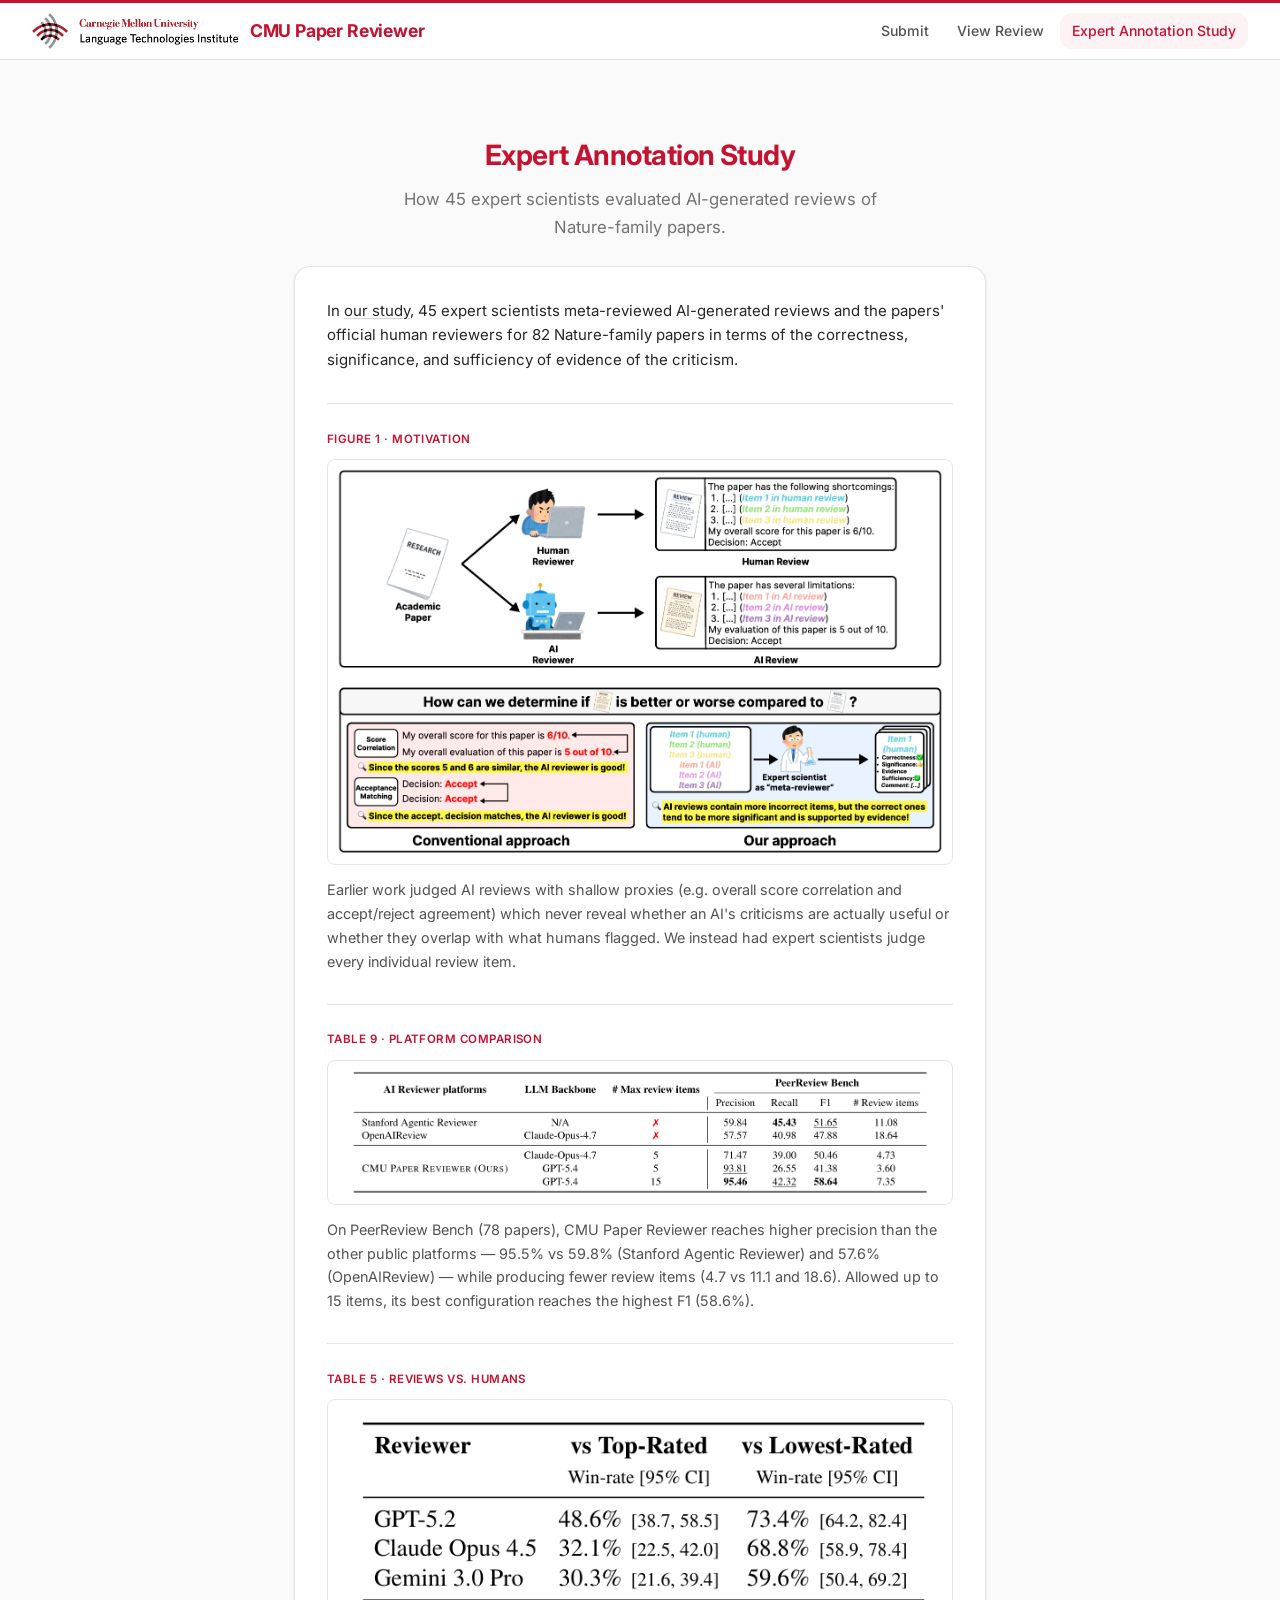
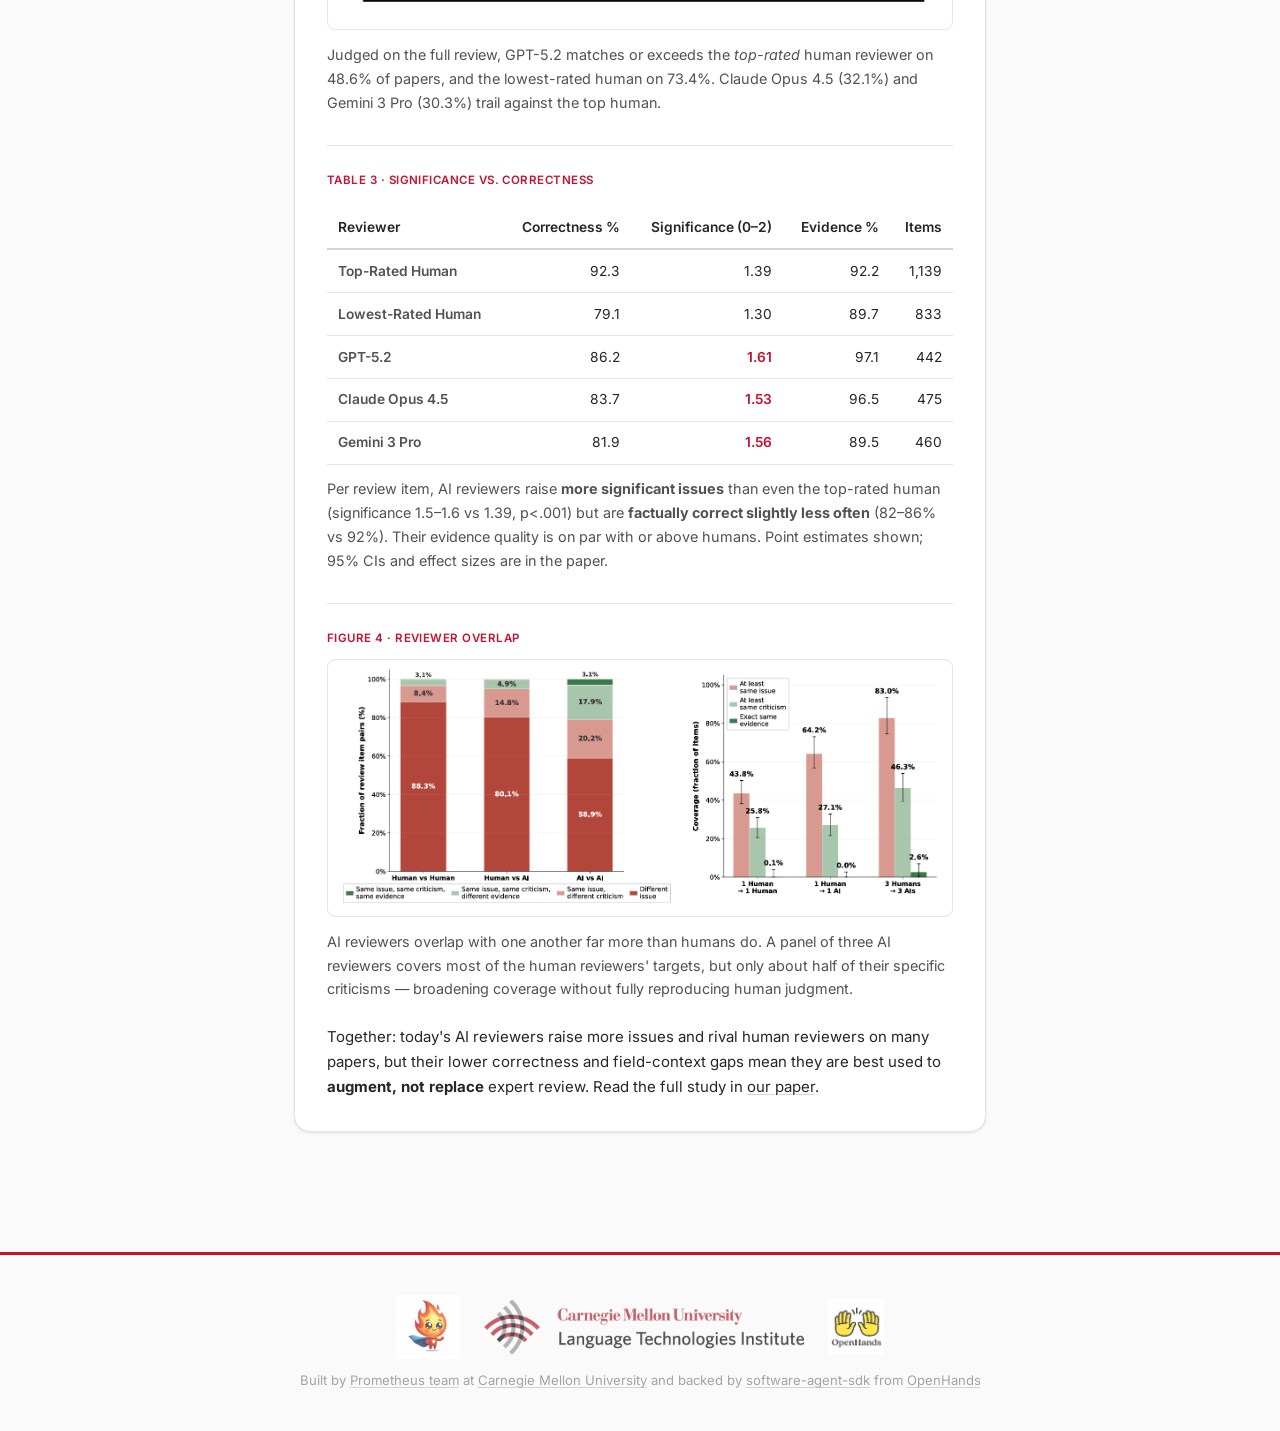
==== commit 24db98a9: "update" ====
--- a/docs/expert-annotation-study.html
+++ b/docs/expert-annotation-study.html
@@ -4,7 +4,7 @@
   <meta charset="UTF-8">
   <meta name="viewport" content="width=device-width, initial-scale=1.0">
   <title>Expert Annotation Study — CMU Paper Reviewer</title>
-  <meta name="description" content="45 expert scientists evaluated AI-generated reviews of Nature-family papers, comparing AI reviewers with human reviewers on significance, correctness, and coverage.">
+  <meta name="description" content="45 expert scientists evaluated AI-generated reviews of Nature-family papers, comparing AI reviewers with human reviewers in terms of correctness, significance, and sufficiency of evidence.">
   <link rel="canonical" href="https://prometheus-eval.github.io/cmu-paper-reviewer/expert-annotation-study.html">
 
   <!-- Icons -->
@@ -54,17 +54,15 @@
       <section class="study-section" style="border-top:none;margin-top:0;padding-top:0;">
         <p>
           In <a href="https://arxiv.org/abs/2605.20668" class="footer-link" target="_blank" rel="noopener">our study</a>,
-          45 expert scientists meta-reviewed AI-generated reviews of Nature-family papers, judging each review
-          item — from three frontier LLM agents and from the papers' official human reviewers — against the
-          official human reviews for significance, correctness, and evidence.
+          45 expert scientists meta-reviewed AI-generated reviews and the papers' official human reviewers for 82 Nature-family papers in terms of the correctness, significance, and sufficiency of evidence of the criticism.
         </p>
 
         <figure class="paper-figure">
           <div class="fig-label">Figure 1 · Motivation</div>
           <img src="images/paper-fig1.png" alt="Figure 1: motivation for the expert annotation study">
           <p class="fig-summary">
-            Earlier work judged AI reviews with shallow proxies — overall score correlation and accept/reject
-            agreement — which never reveal whether an AI's criticisms are actually useful or whether they overlap
+            Earlier work judged AI reviews with shallow proxies (e.g. overall score correlation and accept/reject
+            agreement) which never reveal whether an AI's criticisms are actually useful or whether they overlap
             with what humans flagged. We instead had expert scientists judge every individual review item.
           </p>
         </figure>
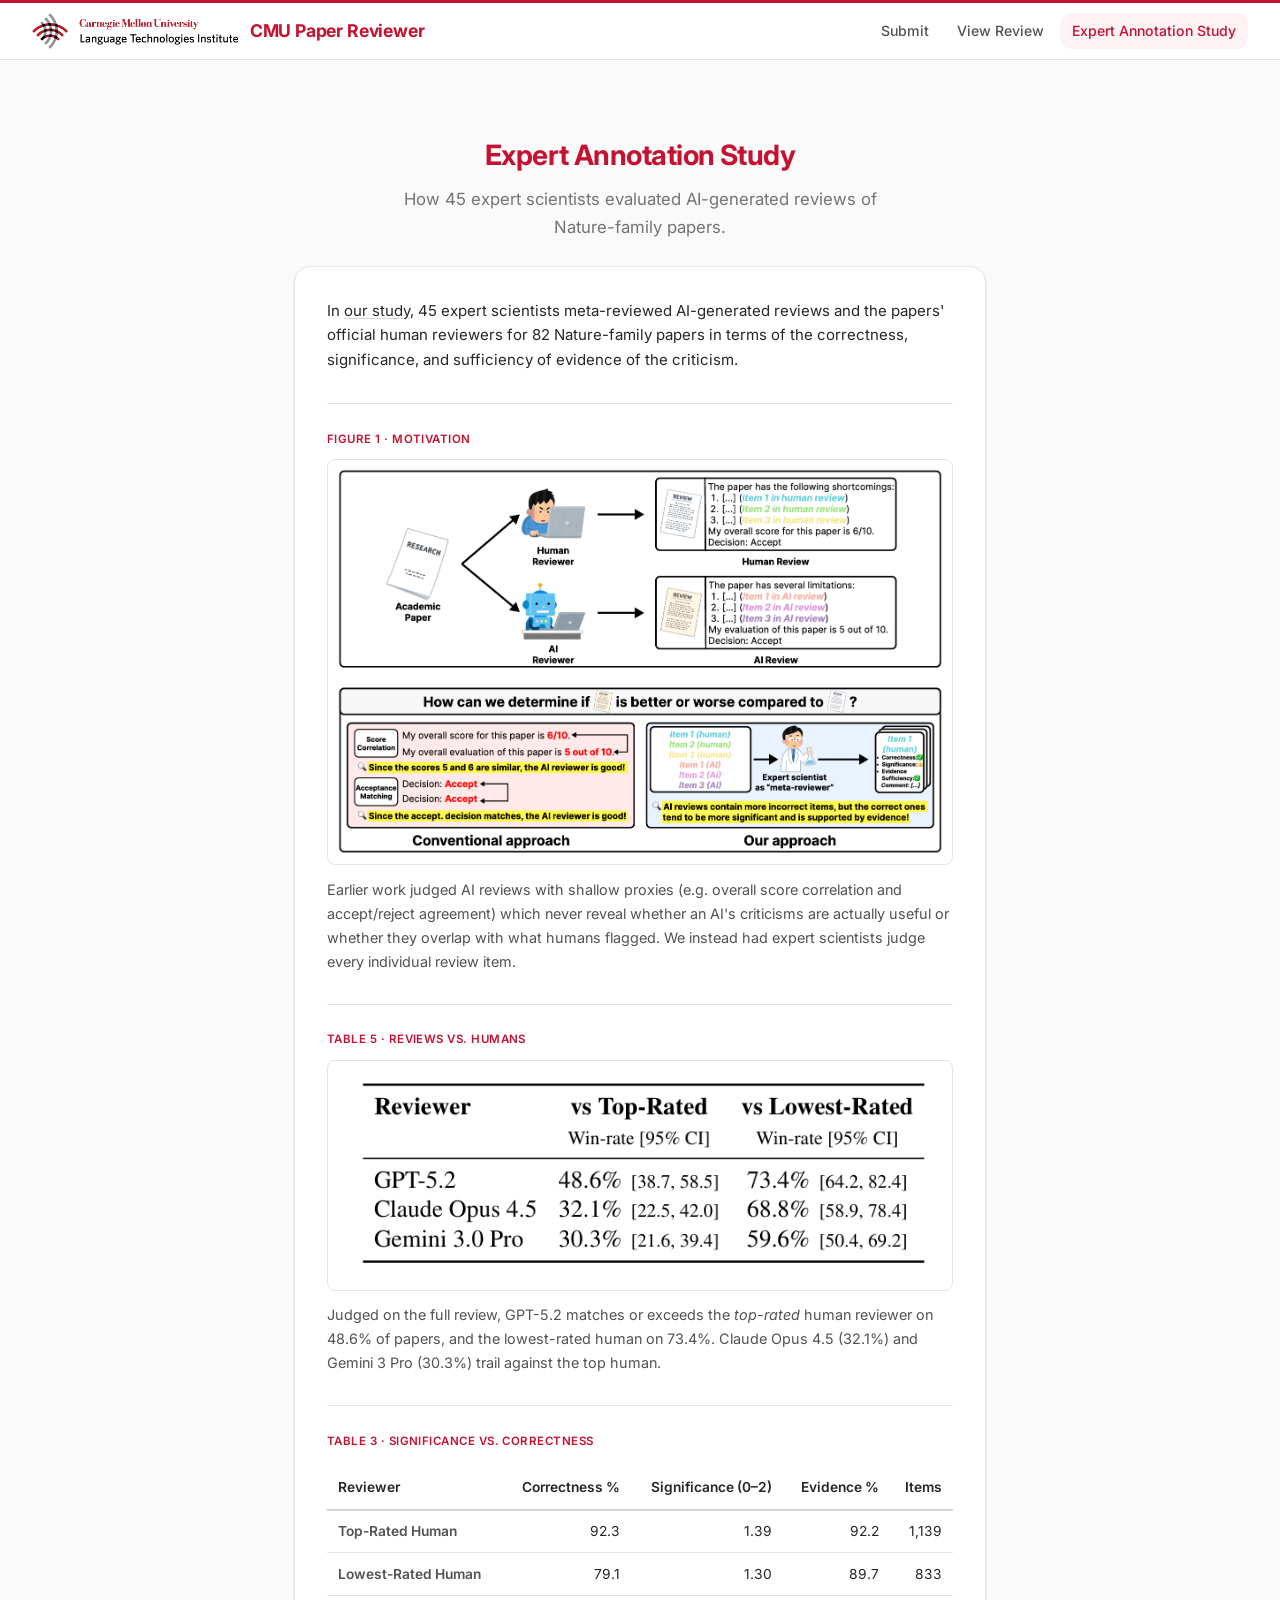
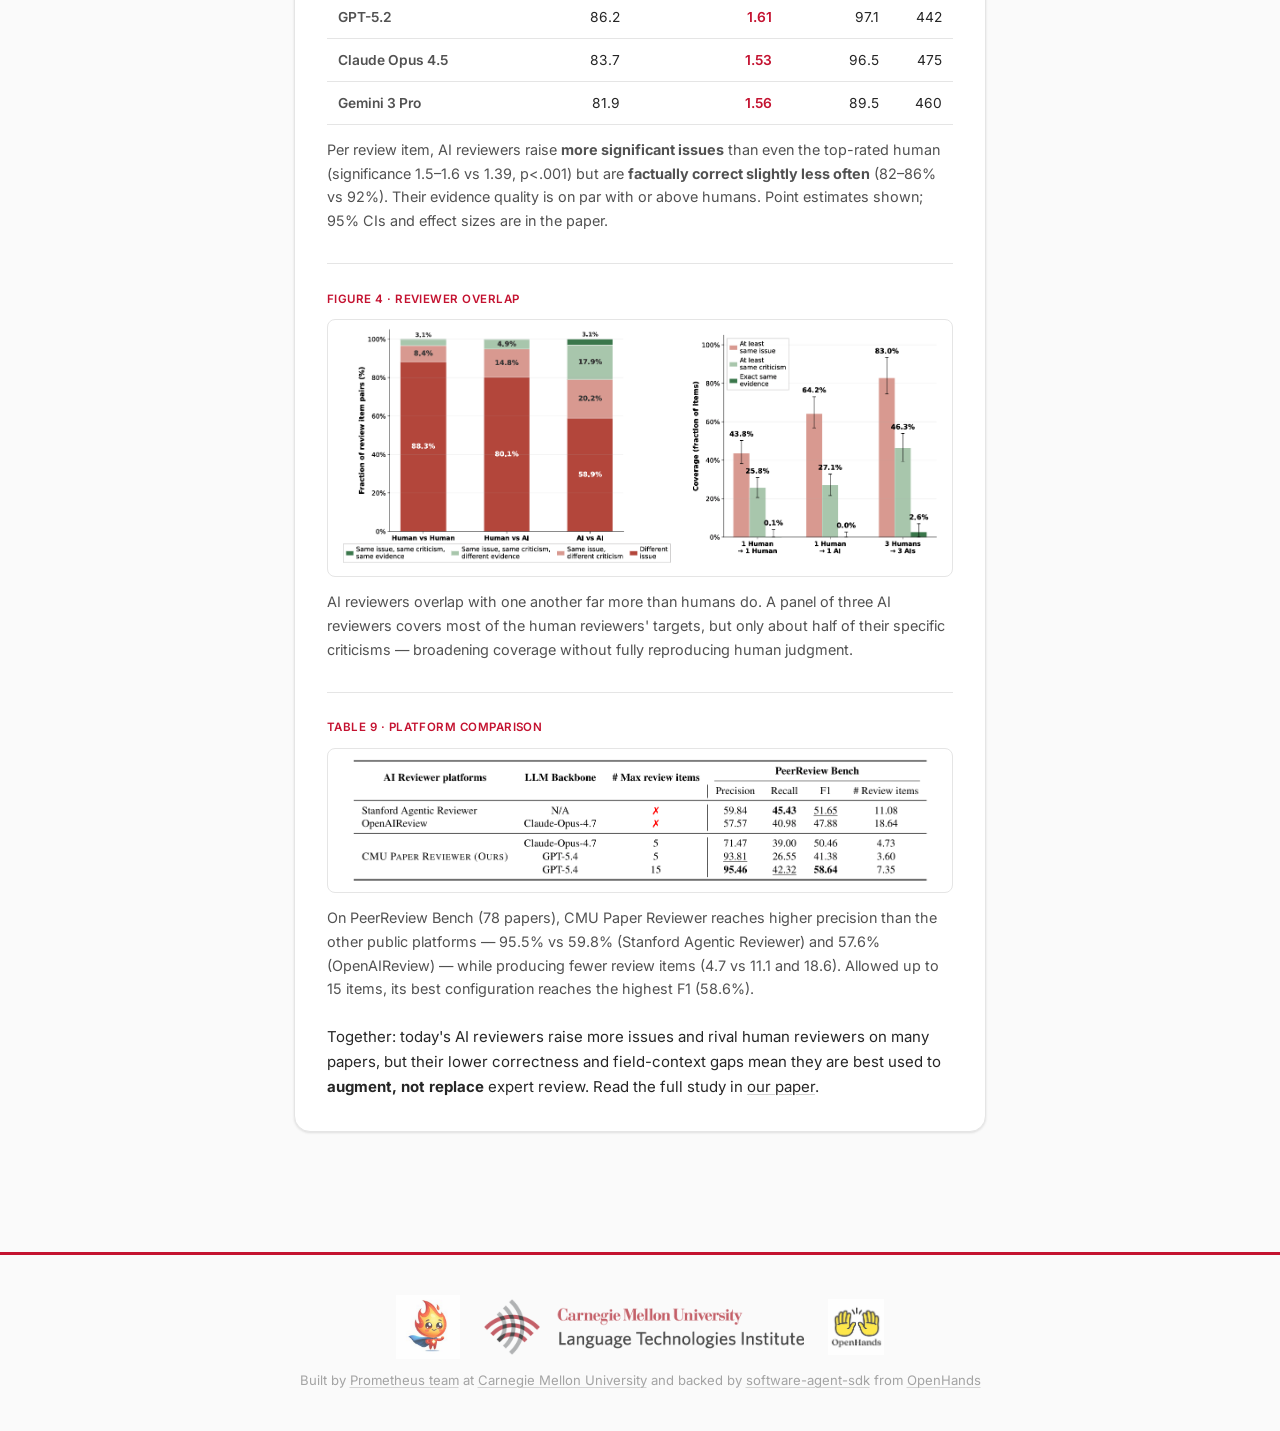
==== commit 85a9fa32: "update feedback logic" ====
--- a/docs/expert-annotation-study.html
+++ b/docs/expert-annotation-study.html
@@ -68,17 +68,6 @@
         </figure>
 
         <figure class="paper-figure">
-          <div class="fig-label">Table 9 · Platform comparison</div>
-          <img src="images/paper-table9.png" alt="Table 9: comparison of AI reviewer platforms on PeerReview Bench">
-          <p class="fig-summary">
-            On PeerReview Bench (78 papers), CMU Paper Reviewer reaches higher precision than the other public
-            platforms — 95.5% vs 59.8% (Stanford Agentic Reviewer) and 57.6% (OpenAIReview) — while producing
-            fewer review items (4.7 vs 11.1 and 18.6). Allowed up to 15 items, its best configuration reaches the
-            highest F1 (58.6%).
-          </p>
-        </figure>
-
-        <figure class="paper-figure">
           <div class="fig-label">Table 5 · Reviews vs. humans</div>
           <img src="images/paper-table5.png" alt="Table 5: win-rate of AI reviews against human references">
           <p class="fig-summary">
@@ -126,6 +115,17 @@
           </p>
         </figure>
 
+        <figure class="paper-figure">
+          <div class="fig-label">Table 9 · Platform comparison</div>
+          <img src="images/paper-table9.png" alt="Table 9: comparison of AI reviewer platforms on PeerReview Bench">
+          <p class="fig-summary">
+            On PeerReview Bench (78 papers), CMU Paper Reviewer reaches higher precision than the other public
+            platforms — 95.5% vs 59.8% (Stanford Agentic Reviewer) and 57.6% (OpenAIReview) — while producing
+            fewer review items (4.7 vs 11.1 and 18.6). Allowed up to 15 items, its best configuration reaches the
+            highest F1 (58.6%).
+          </p>
+        </figure>
+
         <p style="margin-top:1.5rem;">
           Together: today's AI reviewers raise more issues and rival human reviewers on many papers, but their
           lower correctness and field-context gaps mean they are best used to <strong>augment, not replace</strong>
--- a/docs/css/style.css
+++ b/docs/css/style.css
@@ -1643,6 +1643,38 @@
   border-color: var(--cmu-red);
 }
 
+.feedback-banner {
+  display: flex;
+  align-items: center;
+  justify-content: space-between;
+  gap: 1rem;
+  flex-wrap: wrap;
+  padding: 0.9rem 1.1rem;
+  margin-bottom: 1.25rem;
+  border-radius: var(--radius);
+  background: var(--cmu-red-light);
+  border: 1px solid rgba(196, 18, 48, 0.2);
+}
+
+.feedback-banner-text {
+  display: flex;
+  flex-direction: column;
+  gap: 0.2rem;
+  min-width: 0;
+}
+
+.feedback-banner-title {
+  font-size: 0.92rem;
+  font-weight: 700;
+  color: var(--cmu-red);
+}
+
+.feedback-banner-sub {
+  font-size: 0.82rem;
+  color: var(--gray-600);
+  line-height: 1.45;
+}
+
 .chevron {
   width: 20px;
   height: 20px;
